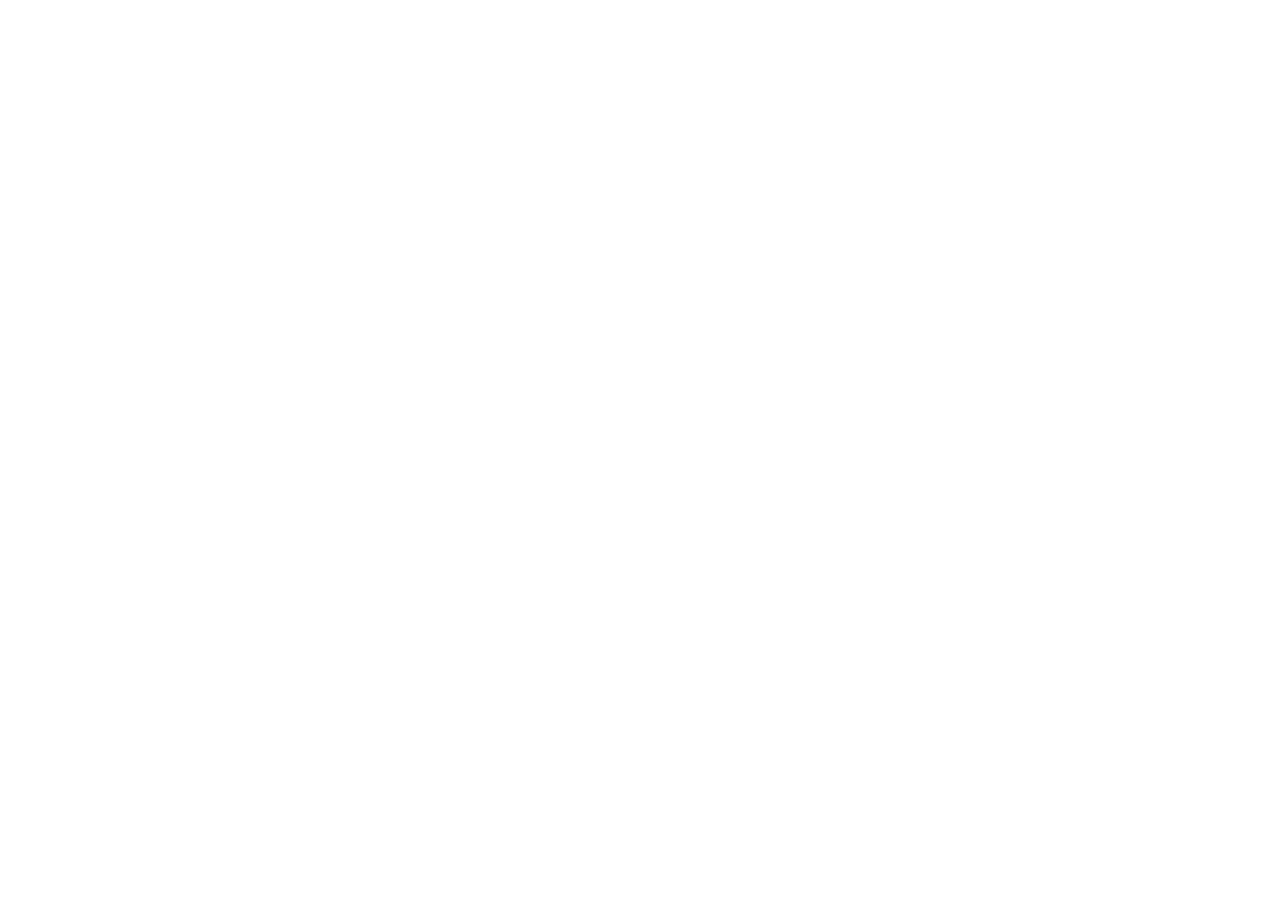
==== talent.html @ 24aaeb12 "add extra pages" ====
<!doctype html><html lang="en"><head><meta charset="utf-8"/><link rel="icon" href="/favicon.ico"/>
  <meta name="viewport" content="width=device-width,initial-scale=1"/><meta name="theme-color" content="#000000"/>
  <meta name="description" content="Zuri "/>
  <link rel="apple-touch-icon" href="/Lightning.svg"/>
  <link rel="manifest" href="/manifest.json"/>
  <title>Zuri</title><meta name="title" content="    At Zuri Team, we train, test and place talent in various industries. We have access to the best pool of skills in the tech Industry. ">
  <meta name="description" content="    At Zuri Team, we train, test and place talent in various industries. We have access to the best pool of skills in the tech Industry.">
  <meta property="og:type" content="website">
  <meta property="og:url" content="">
  <meta property="og:title" content="    At Zuri Team, we train, test and place talent in various industries. We have access to the best pool of skills in the tech Industry. ">
  <meta property="og:description" content="    At Zuri Team, we train, test and place talent in various industries. We have access to the best pool of skills in the tech Industry.">
  <meta property="og:image" content="./zuri.jpeg">
  <meta property="twitter:card" content="summary_large_image">
  <meta property="twitter:url" content="">
  <meta property="twitter:title" content="    At Zuri Team, we train, test and place talent in various industries. We have access to the best pool of skills in the tech Industry. ">
  <meta property="twitter:description" content="    At Zuri Team, we train, test and place talent in various industries. We have access to the best pool of skills in the tech Industry.">
  <meta property="twitter:card" content="summary_large_image">
  <meta property="twitter:url" content="#"><link rel="”preload”" href="/fonts/Graphik-Medium.woff2"/><link rel="”preload”" href="/fonts/Graphik-Semibold.woff2"/><link rel="”preload”" href="/fonts/Graphik-Regular.woff2"/><link rel="”preload”" href="/fonts/Sequel Sans Black Head.ttf"/><title>Zuri</title><script defer="defer" src="/static/js/main.6af52211.js"></script><link href="/static/css/main.c843e813.css" rel="stylesheet"></head><body><noscript>You need to aenable JavaScript to run this app.</noscript><div id="root"></div></body></html>
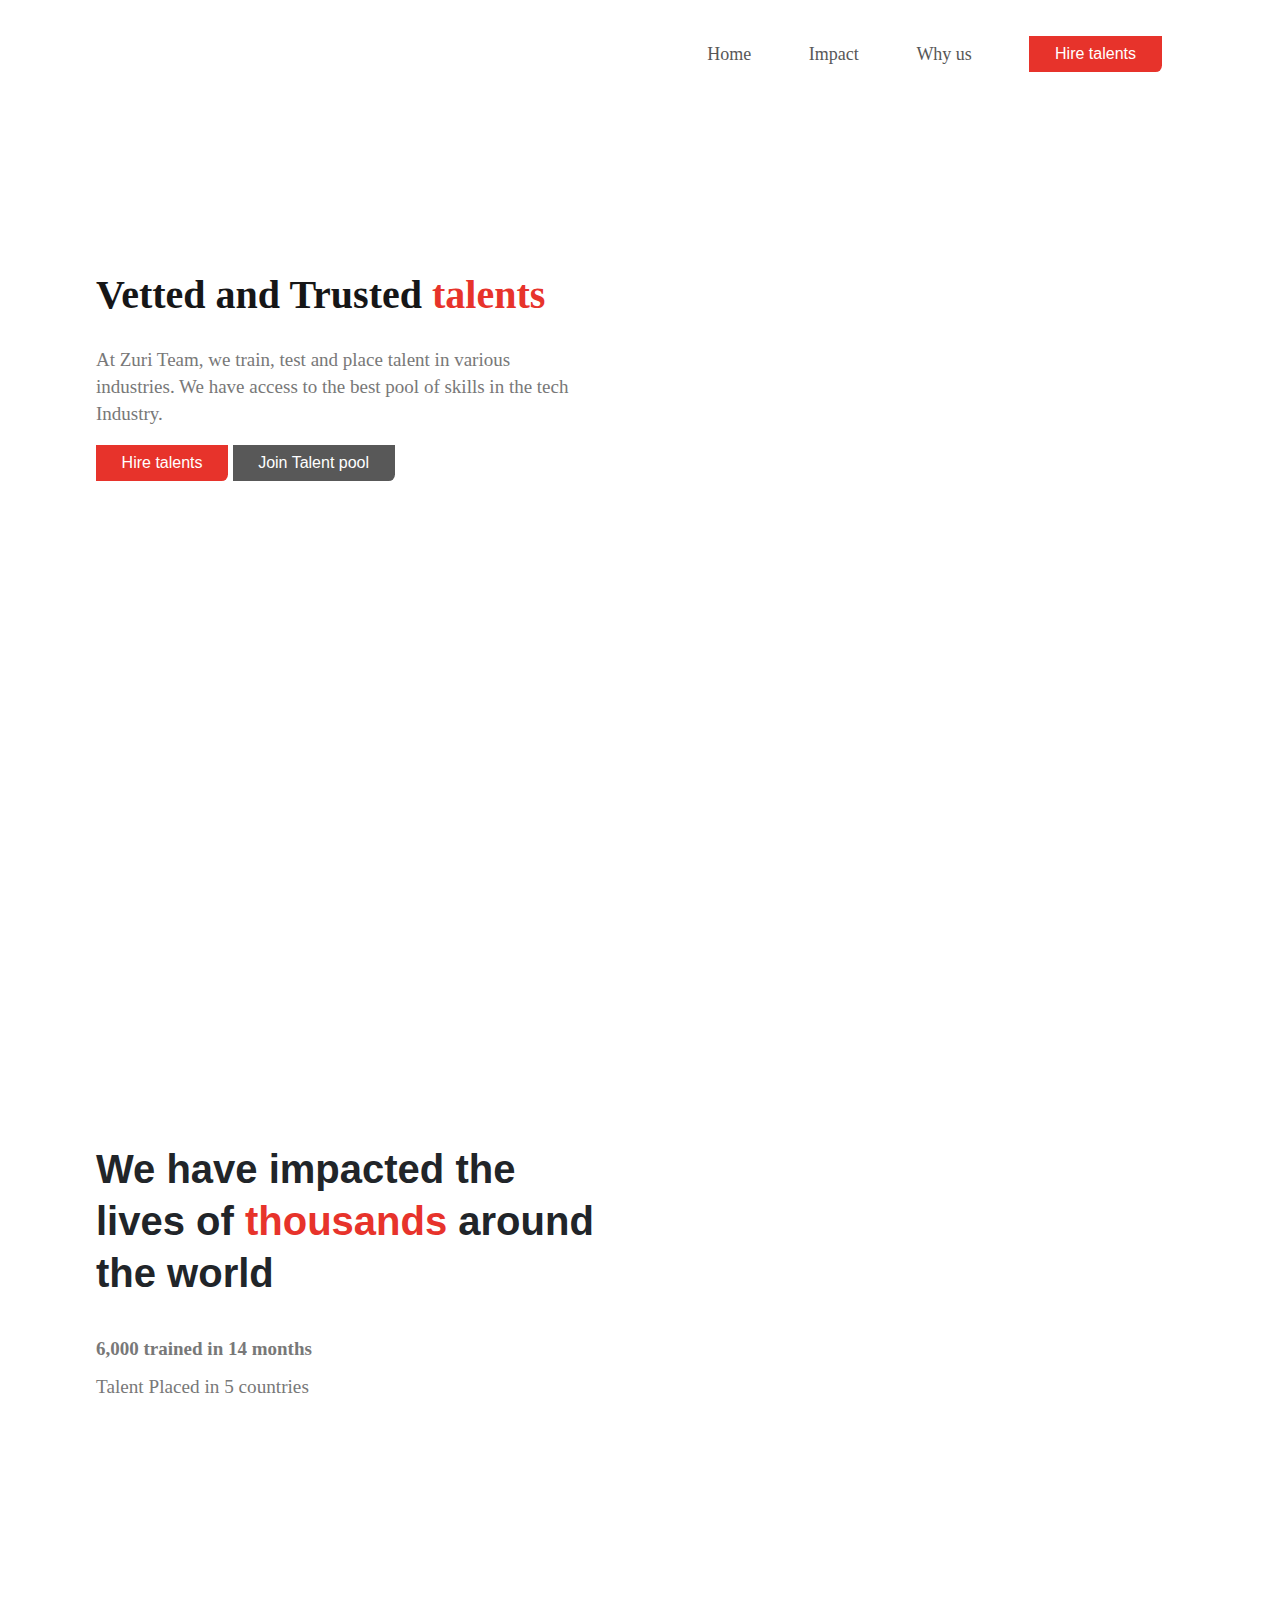
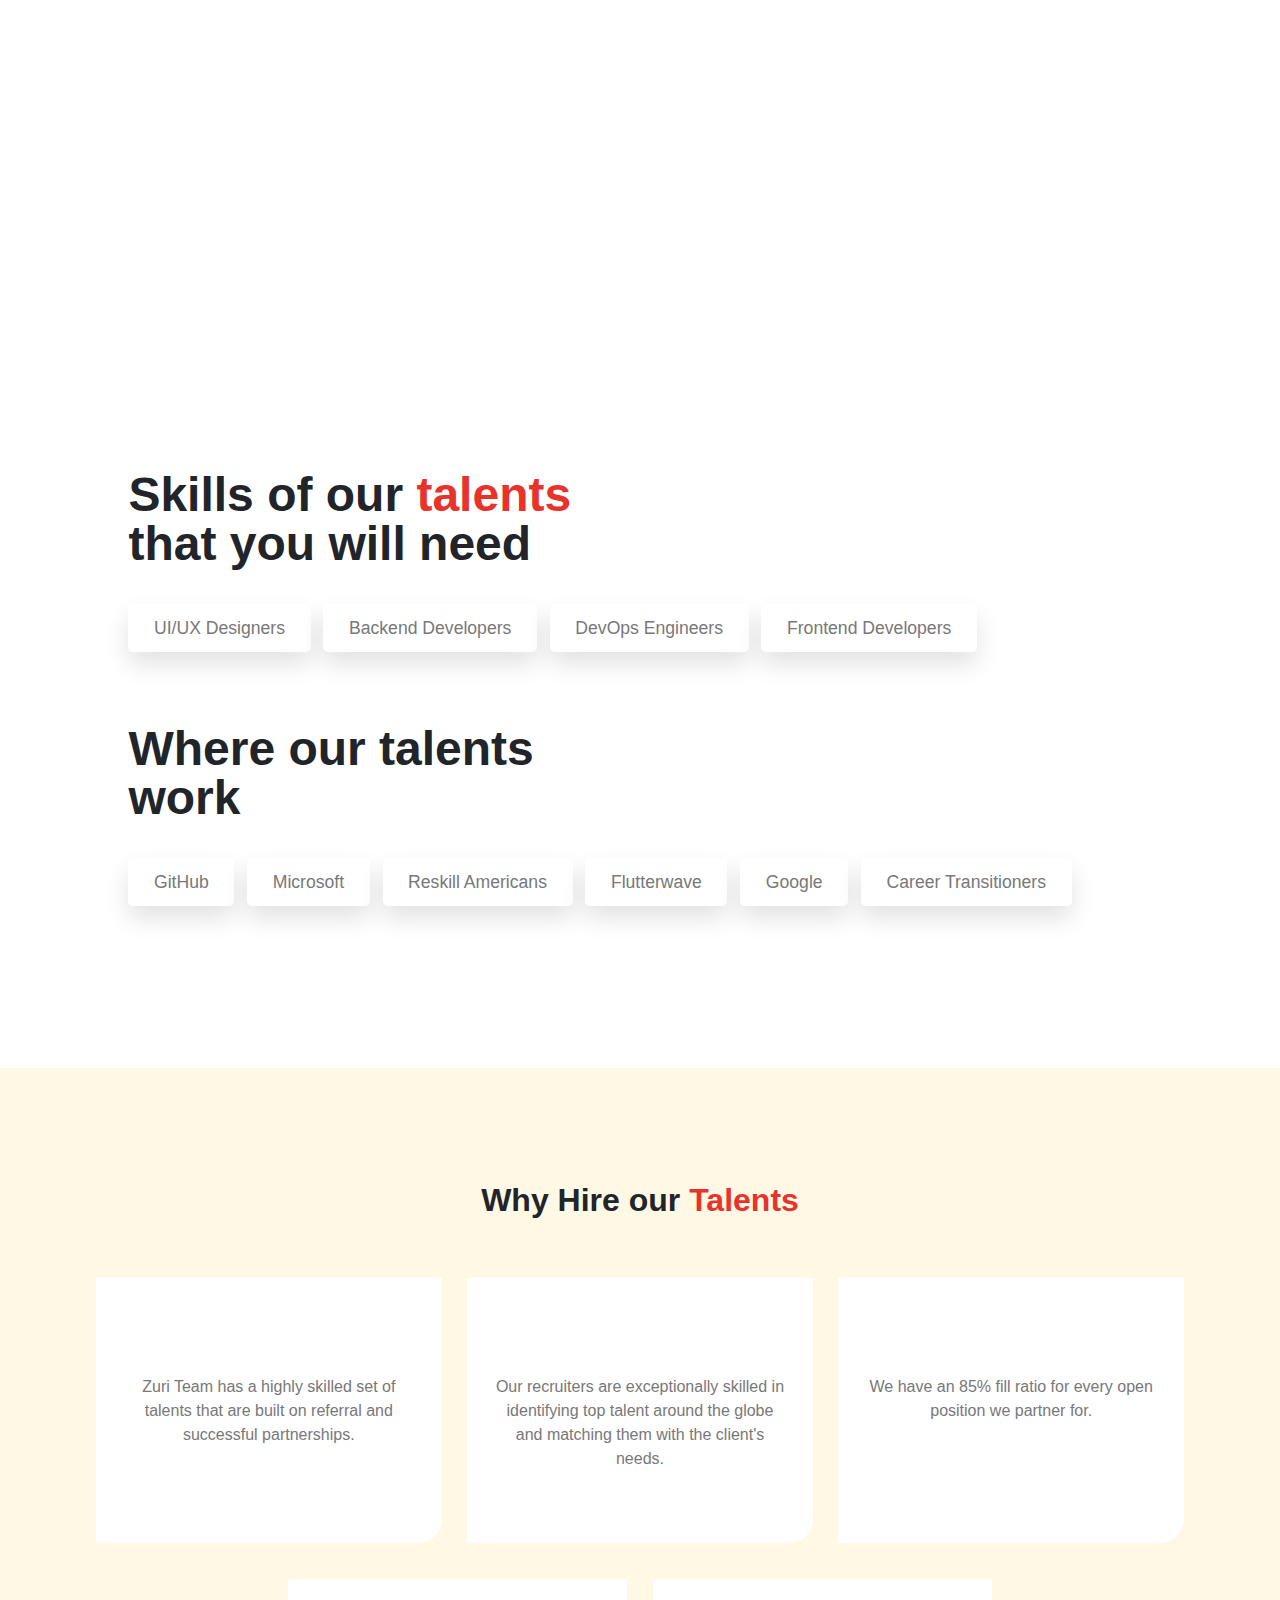
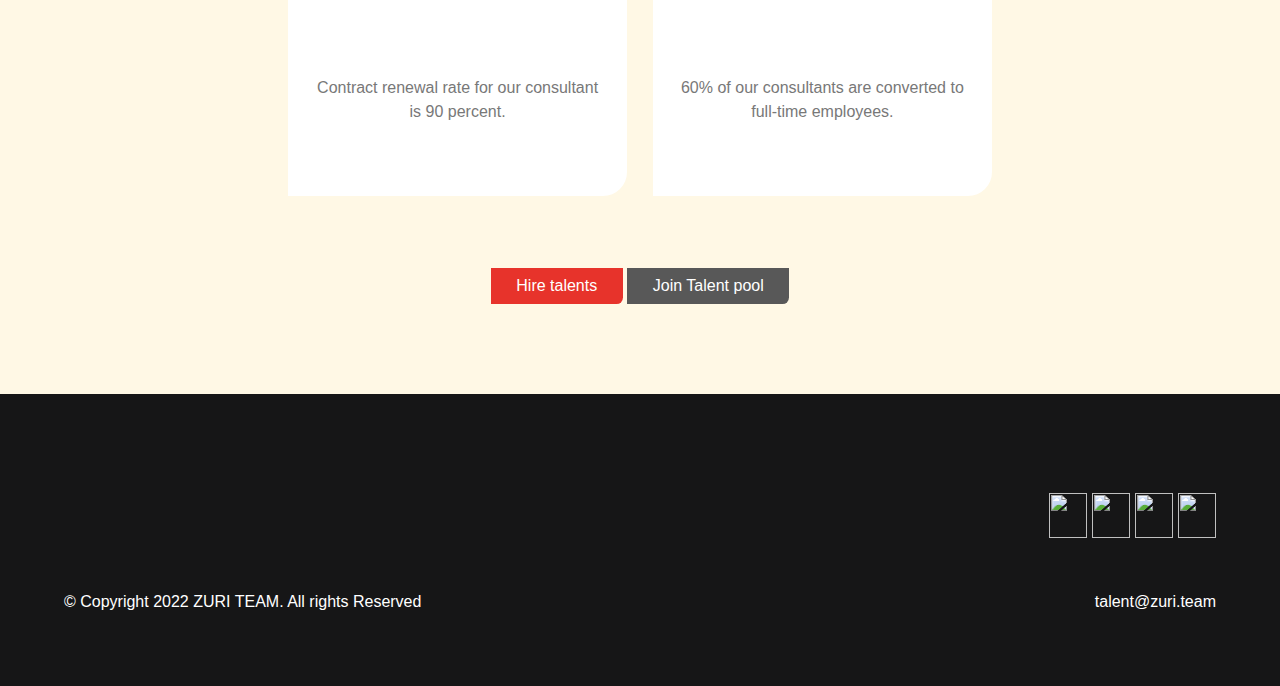
==== commit 881f2867: "update page" ====
--- a/talent.html
+++ b/talent.html
@@ -1,18 +1,175 @@
-<!doctype html><html lang="en"><head><meta charset="utf-8"/><link rel="icon" href="/favicon.ico"/>
-  <meta name="viewport" content="width=device-width,initial-scale=1"/><meta name="theme-color" content="#000000"/>
-  <meta name="description" content="Zuri "/>
-  <link rel="apple-touch-icon" href="/Lightning.svg"/>
-  <link rel="manifest" href="/manifest.json"/>
-  <title>Zuri</title><meta name="title" content="    At Zuri Team, we train, test and place talent in various industries. We have access to the best pool of skills in the tech Industry. ">
-  <meta name="description" content="    At Zuri Team, we train, test and place talent in various industries. We have access to the best pool of skills in the tech Industry.">
-  <meta property="og:type" content="website">
-  <meta property="og:url" content="">
-  <meta property="og:title" content="    At Zuri Team, we train, test and place talent in various industries. We have access to the best pool of skills in the tech Industry. ">
-  <meta property="og:description" content="    At Zuri Team, we train, test and place talent in various industries. We have access to the best pool of skills in the tech Industry.">
-  <meta property="og:image" content="./zuri.jpeg">
-  <meta property="twitter:card" content="summary_large_image">
-  <meta property="twitter:url" content="">
-  <meta property="twitter:title" content="    At Zuri Team, we train, test and place talent in various industries. We have access to the best pool of skills in the tech Industry. ">
-  <meta property="twitter:description" content="    At Zuri Team, we train, test and place talent in various industries. We have access to the best pool of skills in the tech Industry.">
-  <meta property="twitter:card" content="summary_large_image">
-  <meta property="twitter:url" content="#"><link rel="”preload”" href="/fonts/Graphik-Medium.woff2"/><link rel="”preload”" href="/fonts/Graphik-Semibold.woff2"/><link rel="”preload”" href="/fonts/Graphik-Regular.woff2"/><link rel="”preload”" href="/fonts/Sequel Sans Black Head.ttf"/><title>Zuri</title><script defer="defer" src="/static/js/main.6af52211.js"></script><link href="/static/css/main.c843e813.css" rel="stylesheet"></head><body><noscript>You need to aenable JavaScript to run this app.</noscript><div id="root"></div></body></html>
+<!DOCTYPE html>
+<html lang="en">
+
+<head>
+  <meta charset="UTF-8">
+  <meta http-equiv="X-UA-Compatible" content="IE=edge">
+  <meta name="viewport" content="width=device-width, initial-scale=1.0">
+  <title>Zuri</title>
+  <link rel="stylesheet" href="talent.css">
+
+</head>
+
+<body>
+  <nav>
+    <div class="nav_box">
+      <div class="logo">
+        <img src="images/logo2.svg" alt="">
+      </div>
+      <ul class="nav_list">
+        <li class="hidden_mobile home_link">Home</li>
+        <li class="hidden_mobile">Impact</li>
+        <li class="hidden_mobile">Why us</li>
+        <li>
+          <button class="hire_talents">Hire talents</button>
+        </li>
+
+        <div class="home_underline">
+          <h1>___</h1>
+        </div>
+        <div class="impact_underline">
+          <h1>___</h1>
+        </div>
+        <div class="why_us_underline">
+          <h1>___</h1>
+        </div>
+      </ul>
+    </div>
+  </nav>
+
+  <section class="hero_section">
+    <div class="hero_content_wrapper">
+      <div class="hero_text">
+        <h1 class="hero_heading">Vetted and Trusted <span class="colored">talents</span> <img src="images/thick2.svg"
+            alt="" class="thick_hero"></h1>
+        <p class="hero_txt_sm">At Zuri Team, we train, test and place talent in various industries. We have access to
+          the best pool of skills in the tech Industry.</p>
+        <div class="hero_btn_box">
+          <button class="hero_hire">Hire talents</button>
+          <button class="join_talent_pool">Join Talent pool</button>
+        </div>
+      </div>
+      <div class="hero_img">
+        <img src="images/section1.png" alt="" class="main_hero_img">
+        <img src="images/line1.svg" alt="" class="talent_hero_line">
+      </div>
+    </div>
+  </section>
+
+
+
+  <section class="impact_section">
+    <div class="impact_section_wrapper">
+      <div class="all_impact_txt">
+        <h1 class="impact_heading">We have impacted the lives of <span class="colored">thousands</span> around the world
+        </h1>
+        <p class="impact_stats">6,000 trained in 14 months</p>
+        <p class="country_placed">Talent Placed in 5 countries</p>
+        <div class="countries_impacted">
+          <img src="images/GER.svg" alt="" class="country">
+          <img src="images/ENG.svg" alt="" class="country">
+          <img src="images/ind.svg" alt="" class="country">
+          <img src="images/NIG.svg" alt="" class="country">
+          <img src="images/ussa.svg" alt="" class="country">
+        </div>
+      </div>
+      <div class="impact_img">
+        <img src="images/section2.png" alt="">
+      </div>
+    </div>
+  </section>
+
+
+  <div class="tags_section">
+    <div class="tag_section_wrapper">
+      <div class="tag_box">
+        <h1 class="needed_skills">Skills of our <span class="colored">talents</span> that you will need</h1>
+        <div class="btn_wrapper wrapper1">
+          <button class="tag_btn">UI/UX Designers</button>
+          <button class="tag_btn">Backend Developers</button>
+          <button class="tag_btn">DevOps Engineers</button>
+          <button class="tag_btn">Frontend Developers</button>
+        </div>
+        <img src="images/line1.svg" alt="" class="tag_line">
+      </div>
+      <div class="tag_box">
+        <h1 class="needed_talent">Where our talents work</h1>
+        <div class="btn_wrapper wrapper2">
+          <button class="tag_btn">GitHub</button>
+          <button class="tag_btn">Microsoft</button>
+          <button class="tag_btn">Reskill Americans</button>
+          <button class="tag_btn">Flutterwave</button>
+          <button class="tag_btn">Google</button>
+          <button class="tag_btn">Career Transitioners</button>
+        </div>
+      </div>
+    </div>
+  </div>
+
+  <section class="why_hire_us">
+    <h1 class="why_us_heading">Why Hire our <span class="colored">Talents</span></h1>
+    <div class="why_us_card_wrapper_lg">
+      <div class="card">
+        <img src="images/people.svg" alt="" class="card_img">
+        <p>Zuri Team has a highly skilled set of talents that are built on referral and successful partnerships.</p>
+      </div>
+      <div class="card">
+        <img src="images/mech.svg" alt="" class="card_img">
+        <p>Our recruiters are exceptionally skilled in identifying top talent around the globe and matching them with
+          the client's needs.</p>
+      </div>
+      <div class="card">
+        <img src="images/hand (1).svg" alt="" class="card_img">
+        <p>We have an 85% fill ratio for every open position we partner for.</p>
+      </div>
+      <div class="card hide">
+        <img src="images/hand (1).svg" alt="" class="card_img">
+        <p>Contract renewal rate for our consultant is 90 percent.</p>
+      </div>
+    </div>
+    <div class="why_us_card_wrapper_sm">
+      <div class="card hide_sm">
+        <img src="images/hand (1).svg" alt="" class="card_img">
+        <p>Contract renewal rate for our consultant is 90 percent.</p>
+      </div>
+      <div class="card large_sm">
+        <img src="images/hand (1).svg" alt="" class="card_img">
+        <p>60% of our consultants are converted to full-time employees.</p>
+      </div>
+    </div>
+    <img src="images/rope.svg" alt="" class="rope">
+    <div class="why_hire_btn">
+      <button class="hero_hire">Hire talents</button>
+      <button class="join_talent_pool">Join Talent pool</button>
+    </div>
+  </section>
+
+  <footer>
+    <div class="footer_links_wrapper">
+      <div class="footer_logo">
+        <img src="images/logo.svg" alt="">
+      </div>
+      <div class="all_social">
+        <img src="images/facebook (1).svg" alt="">
+        <img src="images/linkd (1).svg" alt="">
+        <img src="images/twit.png" alt="">
+        <img src="images/youtube (1).svg" alt="">
+      </div>
+    </div>
+    <hr class="footer_rule">
+
+    <div class="copyright">
+      <p>© Copyright 2022 ZURI TEAM. All rights Reserved</p>
+      <p>
+        <a href="mailto:talent@zuri.team"
+          style="color: white; text-decoration: none; font-weight: 500;">talent@zuri.team</a>
+      </p>
+    </div>
+  </footer>
+
+
+
+  <script src="talent.js"></script>
+</body>
+
+</html>--- a/talent.css
+++ b/talent.css
@@ -0,0 +1,659 @@
+@font-face {
+    font-family: Averta;
+    src: url(https://res.cloudinary.com/dafsch2zs/raw/upload/v1596618987/Zuri%20Landing/AvertaDemoPECuttedDemo-Regular_dghpn7.otf);
+}
+*{
+    margin: 0;
+    padding: 0;
+    box-sizing: border-box;
+}
+html{
+    overflow-x: hidden;
+}
+body {
+    margin: 0;
+    font-family: -apple-system,BlinkMacSystemFont,"Segoe UI",Roboto,"Helvetica Neue",Arial,"Noto Sans",sans-serif,"Apple Color Emoji","Segoe UI Emoji","Segoe UI Symbol","Noto Color Emoji";
+    font-size: 1rem;
+    font-weight: 400;
+    line-height: 1.5;
+    color: #212529;
+    text-align: left;
+    background-color: #fff;
+}
+.colored{
+    color: rgb(231, 51, 43);
+}
+
+
+/* Nav */
+nav{
+    position: fixed;
+    top: 0;
+    width: 100%;
+    background: white;
+    z-index: 200;
+}
+.nav_box{
+    display: flex;
+    justify-content: space-between;
+    width: 90vw;
+    padding: 4vh 2vw;
+    margin: 0 auto;
+}
+.nav_list{
+    display: flex;
+    justify-content: space-around;
+    list-style: none;
+    width: 40vw;
+    background-color: transparent!important;
+    color: #585757!important;
+    font-family: Graphik !important;
+    font-size: 18px;
+    align-items: center;
+    align-content: center;    
+    /* color: #161617!important; */
+    position: relative;
+}
+.hire_talents{
+    padding: 1vh 2vw;
+    background: rgb(231, 51, 43);
+    color: white;
+    font-size: 1rem;
+    border: 0;
+    border-bottom-right-radius: 0.4rem;
+}
+.home_underline{
+    position: absolute;
+    top: -3vh;
+    left: 1.5vw;
+    font-size: 2rem;
+    /* bottom: -2vh; */
+    color: rgb(231, 51, 43);
+    opacity: 0;
+}
+.impact_underline{
+    position: absolute;
+    top: -3vh;
+    left: 9.7vw;
+    font-size: 2rem;
+    /* bottom: -2vh; */
+    color: rgb(231, 51, 43);
+    opacity: 0;
+}
+.why_us_underline{
+    position: absolute;
+    top: -3vh;
+    left: 18.5vw;
+    font-size: 2rem;
+    /* bottom: -2vh; */
+    color: rgb(231, 51, 43);
+    opacity: 0;
+}
+.show{
+    opacity: 100;
+}
+
+
+
+
+
+
+/* Hero */
+.hero_section{
+    height: 80vh;
+    margin-top: 30vh;
+}
+.hero_content_wrapper{
+    display: grid;
+    grid-template-columns: 60fr 40fr;
+    width: 85vw;
+    gap: 2vw;
+    margin: 2vh auto;
+    align-content: center;
+    align-items: center;
+    margin-top: 10vh;
+}
+.hero_img{
+    position: relative;
+}
+.talent_hero_line{
+    position: absolute;
+    top: 60%;
+    width: 15vw;
+    right: -6.7vw;
+    z-index: -5;
+}
+.main_hero_img{
+    width: 90%;
+    z-index: 40;
+}
+.hero_heading{
+    color: #161617 ;
+    font-family: Graphik;
+    font-size: 40px;
+    font-weight: 800;
+    line-height: 49px;
+    margin-bottom: 3vh;
+    position: relative;
+}
+.thick_hero{
+    position: absolute;
+    right: 15vw;
+    top: 3vh;
+}
+.hero_txt_sm{ 
+    width: 78% ;
+    color: #787878!important;
+    font-family: Graphik!important;
+    font-size: 19px!important;
+    font-weight: 400;
+    line-height: 27px;
+}
+.hero_btn_box{
+    margin: 2vh 0;
+}
+.hero_hire{
+    padding: 1vh 2vw;
+    background: rgb(231, 51, 43);
+    color: white;
+    font-size: 1rem;
+    border: 0;
+    border-bottom-right-radius: 0.4rem;
+}
+.join_talent_pool{
+    background-color: #585858!important;
+    padding: 1vh 2vw;
+    color: white;
+    font-size: 1rem;
+    border: 0;
+    border-bottom-right-radius: 0.4rem;
+}
+
+
+
+/* Impact section */
+.all_impact_txt{
+    width: 35vw;
+}
+.impact_section{
+    background-image: url(images/bgsection2.063bd869082548bafa74.png);
+    background-size: cover;
+    background-repeat: no-repeat;
+    background-position: center;
+    height: 100vh;
+}
+
+.impact_section_wrapper{
+    display: grid;
+    grid-template-columns: repeat(2, 1fr);
+    width: 85vw;
+    margin: 2vh auto;
+    padding: 15vh 0;
+}
+.impact_heading{
+    font-size: 3rem;
+    width: 40vw;
+    line-height: 130%;
+    margin-bottom: 4vh;
+    font-size: 40px;
+}
+.impact_img{
+    display: flex;
+    align-self: flex-end;
+    align-items: center;
+    justify-content: flex-end;
+}
+.impact_img img{
+    width: 65%;
+}
+.countries_impacted{
+    display: flex;
+    gap: 1vw;
+    box-sizing: content-box;
+    margin-top: 3vh;
+}
+.country{
+    background-color: white;
+    padding: 1.5vh;
+    border-radius: 0.4rem;
+}
+.impact_stats{
+    color: #787878;
+    font-family: Graphik;
+    font-size: 19px;
+    font-weight: 750 ;
+    margin-bottom: 1vh;
+}
+.country_placed{
+    color: #787878;
+    font-family: Graphik;
+    font-size: 1.2rem;
+    font-style: normal;
+    font-weight: 400;
+}
+
+
+
+
+
+/* Tag section */
+.tags_section{
+    padding: 10vh;
+}
+.tag_section_wrapper{
+    width: 90vw;
+    margin-left: 3vw;
+}
+.tag_box{
+    margin: 8vh 0;
+    position: relative;
+}
+.needed_skills{
+    font-size: 3rem;
+    width: 40vw;
+    line-height: 49px!important;
+    margin-bottom: 4vh;
+}
+.tag_line{
+    position: absolute;
+    top: 4vh;
+    right: 3vw;
+}
+.needed_talent{
+    font-size: 3rem;
+    width: 40vw;
+    line-height: 49px!important;
+    margin-bottom: 4vh;
+}
+.btn_wrapper{
+    display: flex;
+    gap: 1vw;
+    margin: 2vh 0;
+}
+.tag_btn{
+    background-color: white;
+    padding: 1.5vh 2vw;
+    border: 0;
+    font-size: 1.1rem;
+    border-radius: 0.3rem;
+    color: #787878!important;
+    box-shadow: 0 12px 24px rgba(0, 0, 0, 0.116);
+    transition: 0.5s all;
+    z-index: 20;
+}
+.tag_btn:hover{
+    transform: translateY(-2vh);
+}
+
+
+
+/* ?Why us  */
+.why_hire_us{
+    position: relative;
+}
+.why_us_heading{
+    text-align: center;
+    padding: 2vh 0;
+    font-size: 32px;
+    margin-bottom: 4vh;
+}
+.why_hire_us{
+    background-color: rgb(255, 248, 229);
+    padding: 10vh 0 ;
+}
+.why_us_card_wrapper_lg{
+    display: grid;
+    grid-template-columns: repeat(3, 1fr);
+    width: 85vw;
+    margin: 2vh auto;
+    grid-gap: 2vw;
+}
+.why_us_card_wrapper_sm{
+    display: grid;
+    grid-template-columns: repeat(2, 1fr);
+    width: 55vw;
+    margin: 4vh auto;
+    grid-gap: 2vw;
+    margin-bottom: 8vh;
+}
+.card{
+    background-color: white;
+    border-bottom-right-radius: 1.5rem;
+    color: #787878!important;
+    padding: 8vh 2vw;
+    text-align: center;
+    z-index: 50;
+}
+.card:hover{
+    background-color: black;
+    color: #fff !important;
+}
+.card_img{
+    margin-bottom: 2vh;
+}
+.rope{
+    position: absolute;
+    left: 0;
+    top: 52%;
+}
+.why_hire_btn{
+    text-align: center;
+    padding: 5vh auto;
+}
+
+
+
+
+/* Footer */
+footer{
+    background-color: rgb(22, 22, 23);
+    color: white;
+    padding: 6vh 0;
+}
+.footer_links_wrapper{
+    display: flex;
+    justify-content: space-between;
+    width: 90vw;
+    margin: 5vh auto;
+}
+.all_social img{
+    width: 3vw;
+    height: 5vh;
+}
+.copyright{
+    display: flex;
+    justify-content: space-between;
+    width: 90vw;
+    margin: 2vh auto;
+}
+
+.hide{
+    display: none;
+}
+.footer_rule{
+    display: none;
+}
+
+
+@media (max-width: 1150px) {
+    /* .hero_img{
+        position: absolute;
+    } */
+    .home_underline, .impact_underline, .why_us_underline{
+        display: none;
+    }
+    .nav_list{
+        width: 55vw;
+    }
+    .talent_hero_line{
+        display: none;
+    }
+    .hero_section{
+        height: 100%;
+    }
+    .hero_content_wrapper{
+        grid-template-columns: 1fr;
+    }
+    .hero_text{
+        text-align: center;
+    }
+    .hero_txt_sm{
+        width: 100%;
+        padding: 0 15%;
+    }
+    .hero_img{
+        display: flex;
+        justify-content: center;
+    }
+    .main_hero_img {
+        width: 70%;
+    }
+    .impact_img img{
+        width: 90%;
+    }
+    .tags_section{
+        padding: 10vh 5vh;
+    }
+    .tag_line{
+        display: none;
+    }
+    .wrapper1{
+        display: grid;
+        grid-template-columns: repeat(4, 1fr);
+    }
+    .wrapper2{
+        display: grid;
+        grid-template-columns: auto auto auto auto auto auto;
+    }
+    .hide_sm{
+        display: none;
+    }
+    .hide{
+        display: block;
+    }
+    .why_us_card_wrapper_lg{
+        grid-template-columns: repeat(2, 1fr);
+    }
+    
+    .why_us_card_wrapper_sm{
+        grid-template-columns: 1fr;
+        width: 85vw;
+    }
+    .large_sm{
+        width: 100%;
+    }
+    .rope{
+        top: 40%;
+    }
+    .why_us_heading{
+        font-size: 32px;
+        margin-bottom: 5vh;
+    }
+    .needed_skills{
+        width: 90%;
+    }
+    .needed_talent{
+        width: 90%;
+    }
+    .tag_section_wrapper{
+        margin-left: 2vw;
+    }
+}
+
+
+@media (max-width: 900px) {
+    .impact_section{
+        height: 100%;
+    }
+    .impact_section_wrapper{
+        grid-template-columns: 1fr;
+        gap: 4vh;
+    }
+    .impact_img{
+        justify-content: center;
+    }
+    .impact_img img{
+        width: 80%;
+        align-self: center;
+    }
+    .all_impact_txt{
+        width: 80vw;
+        text-align: center;
+        margin: 0 auto;
+    }
+    .countries_impacted{
+        justify-content: space-around;
+    }
+    .impact_heading{
+        width: 100%;
+    }
+    .impact_heading{
+        text-align: center;
+    }
+
+}
+
+
+@media (max-width: 900px) {
+    .needed_skills{
+        width: 90%;
+    }
+    .needed_talent{
+        width: 90%;
+    }
+    .tag_section_wrapper{
+        margin-left: 0;
+    }
+}
+@media (max-width: 880px) {
+    .hidden_mobile{
+        display: none;
+    }
+    .nav_list{
+        justify-content: flex-end;
+    }
+    /* .all_social{
+        width: 30vw;
+    } */
+    .all_social img{
+        width: 5vw;
+    }
+}
+
+@media (max-width: 840px) {
+    .thick_hero{
+        right: 10%;
+    }
+}
+
+
+@media (max-width: 750px) {
+    .wrapper1{
+        grid-template-columns: repeat(3, 1fr);
+    }
+    .wrapper2{
+        grid-template-columns: repeat(3, 1fr);
+    }
+    .card{
+        padding: 3vh 5vw;
+    }
+    .rope{
+        width: 30vw;
+    }
+}
+
+@media (max-width: 680px) {
+    .all_social img{
+        width: 7vw;
+    }
+    .rope{
+        top: 45%;
+    }
+}
+
+
+@media (max-width: 600px) {
+    .why_us_card_wrapper_lg{
+        grid-template-columns: 1fr;
+    }
+    .rope{
+        top: 23%;
+    }
+    .needed_skills{
+        width: 100%;
+        text-align: center;
+        /* font-size: 2rem; */
+    }
+    .needed_talent{
+        width: 100%;
+    }
+    .wrapper1{
+        grid-template-columns: repeat(2, 1fr);
+    }
+    .wrapper2{
+        grid-template-columns: repeat(2, 1fr);
+    }
+    .rope{
+        width: 40%;
+        top: 42%;
+    }
+    .tags_section{
+        padding-left: 5vw;
+    }
+    .needed_skills{
+        font-size: 28px;
+        text-align: left;
+    }
+    .needed_talent{
+        font-size: 28px;
+        text-align: left;
+    }
+    .footer_links_wrapper{
+        flex-direction: column;
+        justify-content: center;
+    }
+    .footer_logo{
+        display: flex;
+        justify-content: center;
+    }
+    .all_social{
+        display: flex;
+        justify-content: center;
+        margin-top: 3vh;
+    }
+    .copyright{
+        flex-direction: column;
+        justify-content: center;
+        text-align: center;
+    }
+    .footer_rule{
+        display: block;
+        width: 90%;
+        margin: 2vh auto;
+    }
+    .all_social{
+        gap: 2vw;
+        padding: 2vh;
+    }
+    .all_social img {
+        width: 9vw;
+    }
+    .all_impact_txt{
+        text-align: left;
+    }
+    .impact_heading{
+        font-size: 28px;
+        text-align: left;
+    }
+    .hero_txt_sm{
+        width: 97%;
+        padding: 0;
+    }
+    .main_hero_img{
+        width: 100%;
+    }
+    .hero_hire{
+        font-size: 1.6rem;
+        padding: 1vh 4vw;
+    }
+    .join_talent_pool{
+        font-size: 1.6rem;
+        padding: 1vh 4vw;
+        margin-left: 1vw;
+    }
+    .hero_content_wrapper{
+        gap: 5vh;
+    }
+    .impact_img img{
+        width: 100%;
+    }
+    .impact_section_wrapper{
+        gap: 7vh;
+    }
+}
+
+@media (max-width: 450px) {
+    .hero_hire{
+        margin-bottom: 2vh;
+    }
+}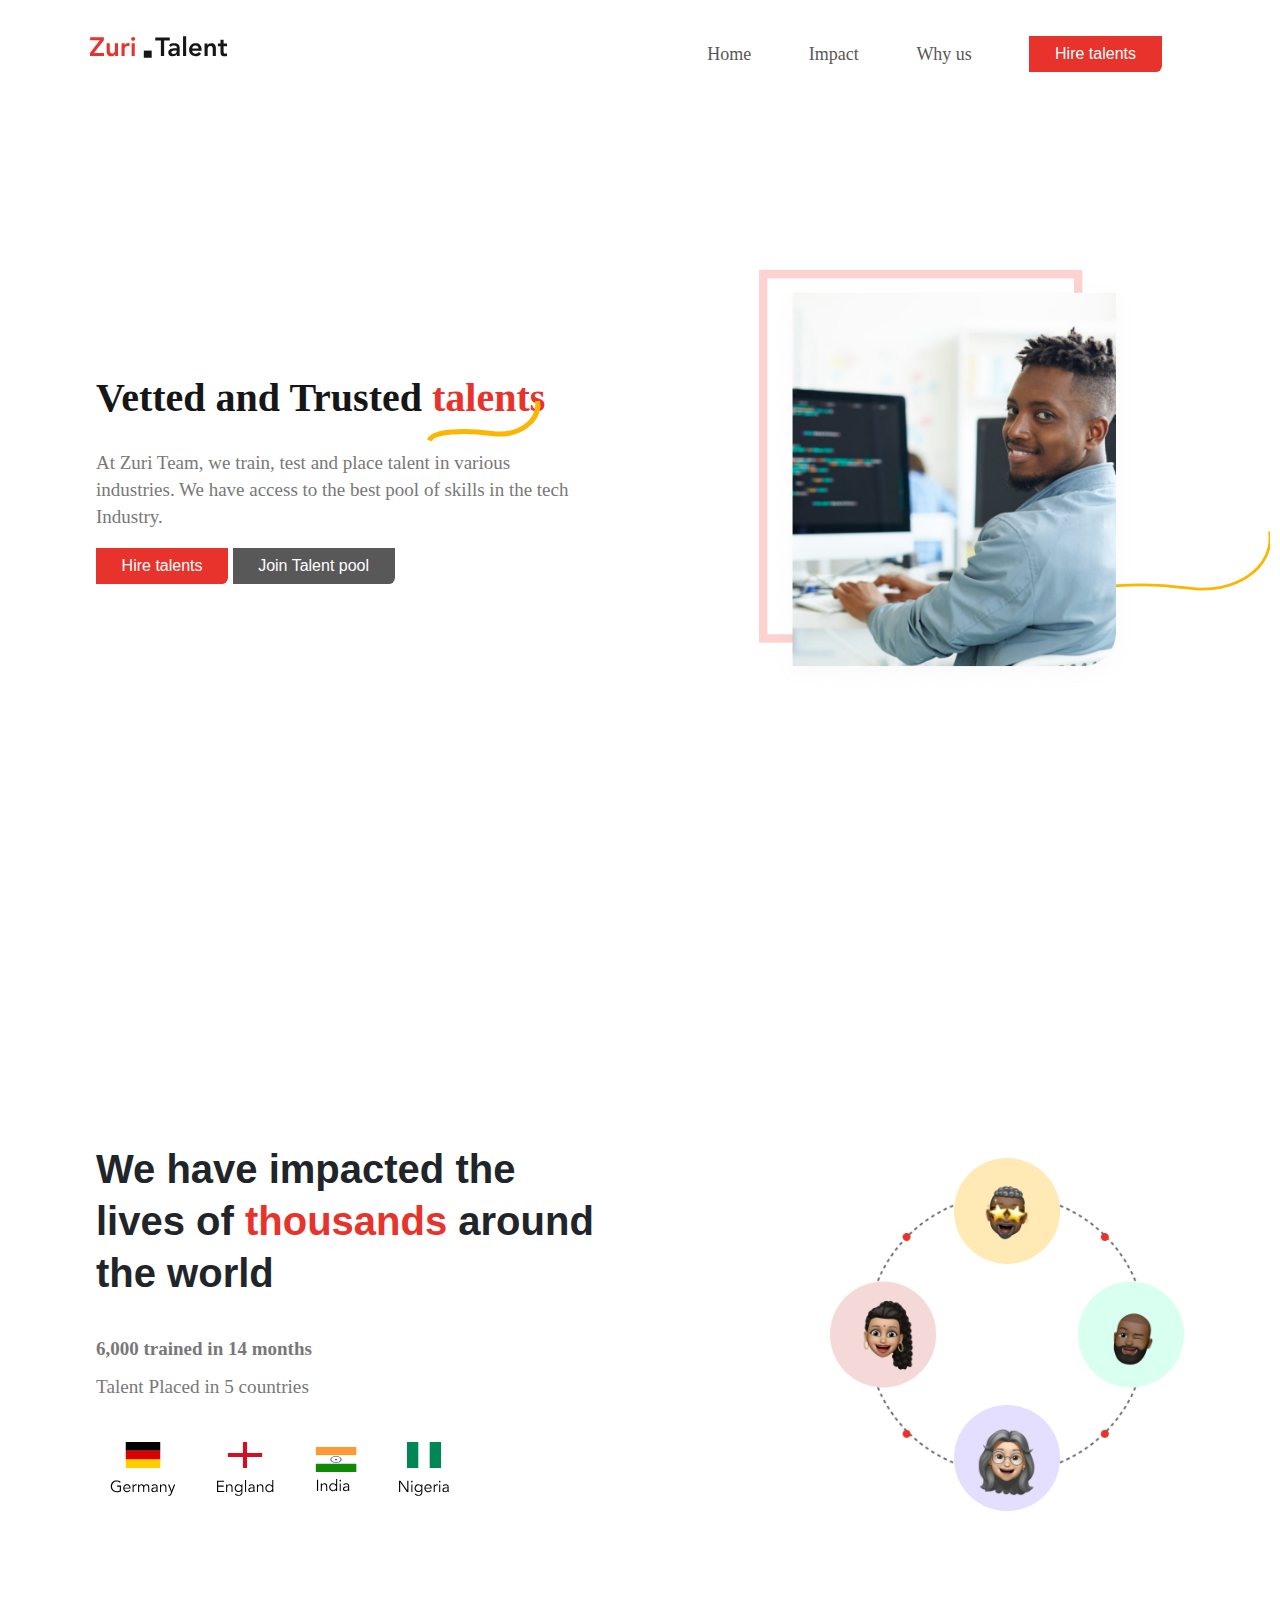
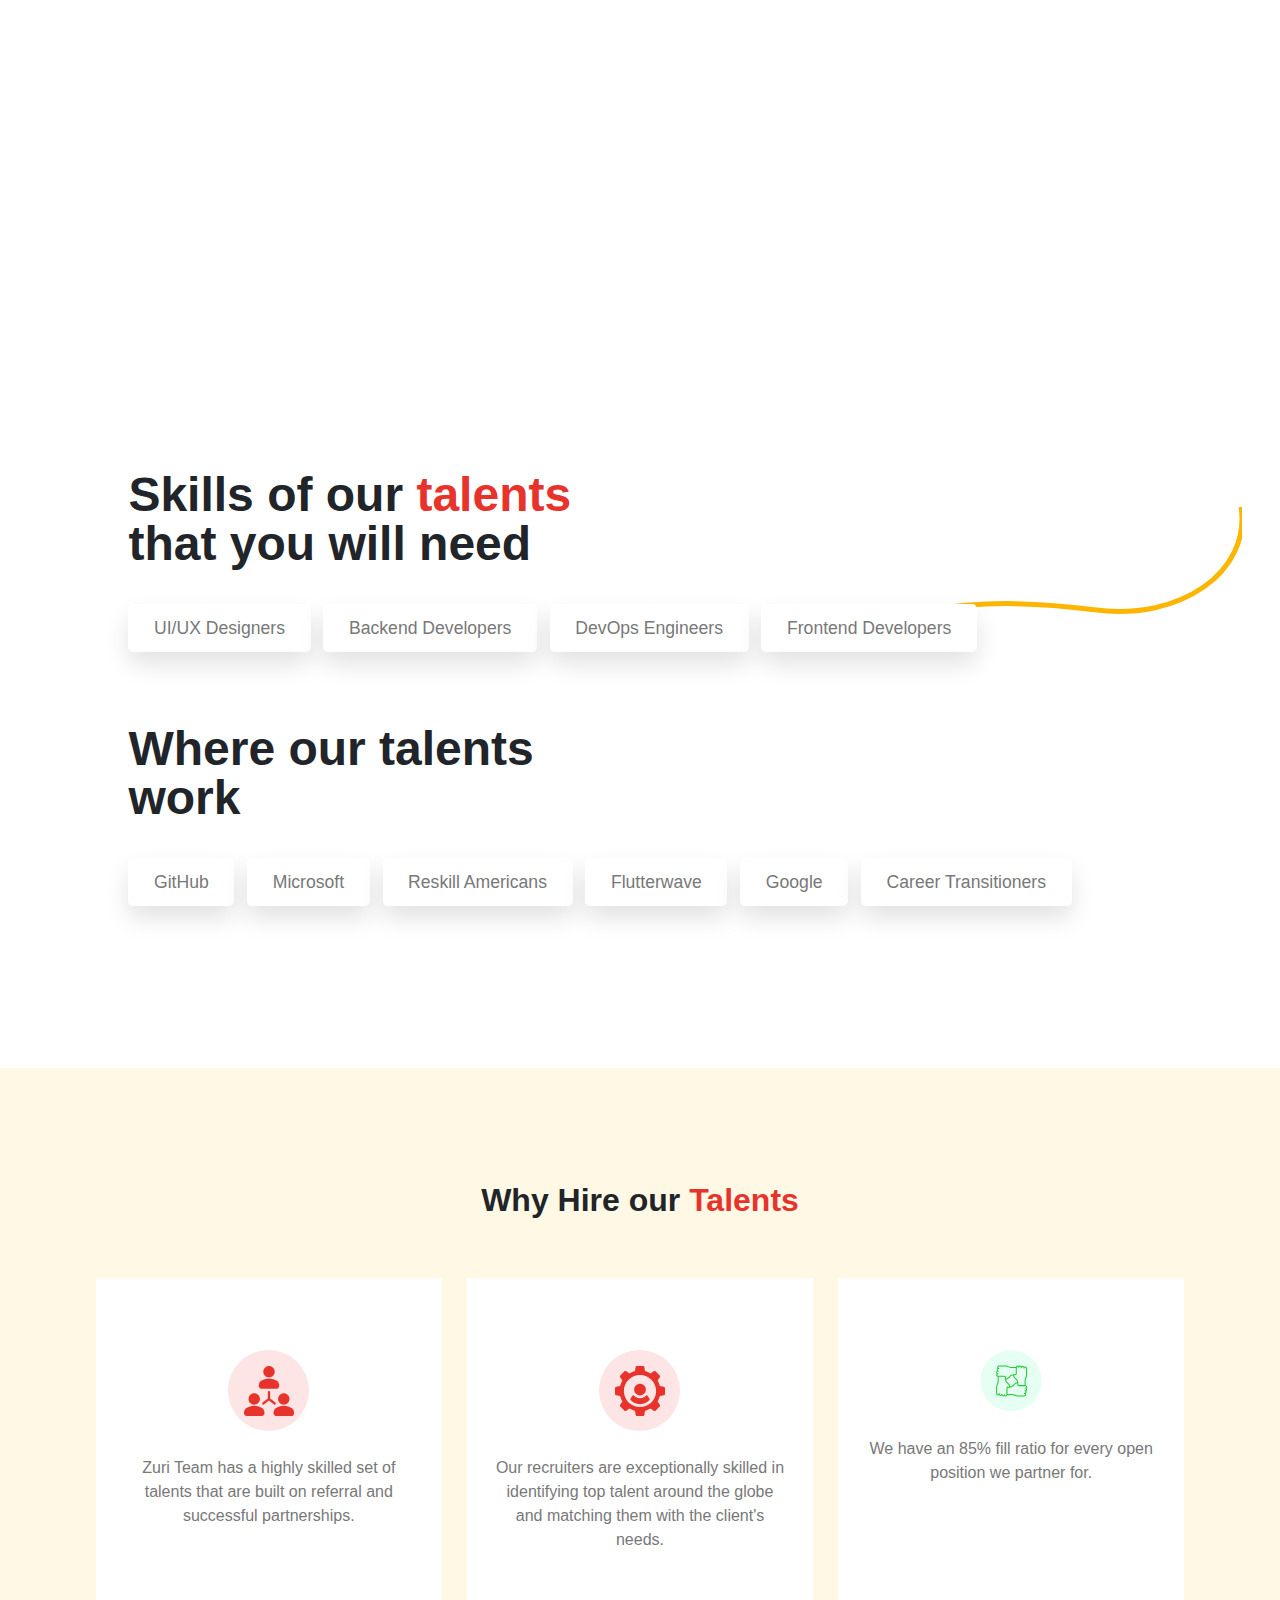
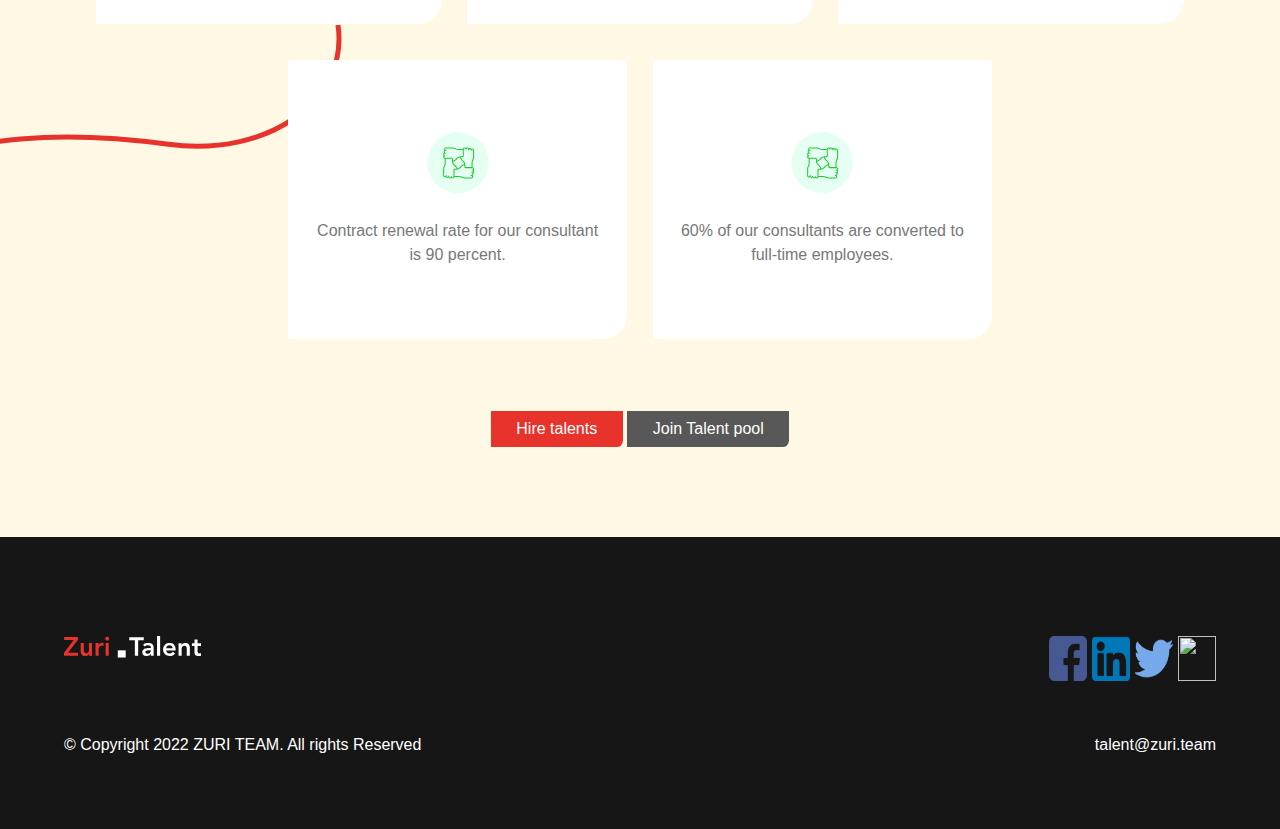
==== commit 5910412d: "Update talent.html" ====
--- a/talent.html
+++ b/talent.html
@@ -14,7 +14,7 @@
   <nav>
     <div class="nav_box">
       <div class="logo">
-        <img src="images/logo2.svg" alt="">
+        <img src="img/logo2.svg" alt="">
       </div>
       <ul class="nav_list">
         <li class="hidden_mobile home_link">Home</li>
@@ -40,7 +40,7 @@
   <section class="hero_section">
     <div class="hero_content_wrapper">
       <div class="hero_text">
-        <h1 class="hero_heading">Vetted and Trusted <span class="colored">talents</span> <img src="images/thick2.svg"
+        <h1 class="hero_heading">Vetted and Trusted <span class="colored">talents</span> <img src="img/thick2.svg"
             alt="" class="thick_hero"></h1>
         <p class="hero_txt_sm">At Zuri Team, we train, test and place talent in various industries. We have access to
           the best pool of skills in the tech Industry.</p>
@@ -50,8 +50,8 @@
         </div>
       </div>
       <div class="hero_img">
-        <img src="images/section1.png" alt="" class="main_hero_img">
-        <img src="images/line1.svg" alt="" class="talent_hero_line">
+        <img src="img/section1.png" alt="" class="main_hero_img">
+        <img src="img/line1.svg" alt="" class="talent_hero_line">
       </div>
     </div>
   </section>
@@ -66,15 +66,15 @@
         <p class="impact_stats">6,000 trained in 14 months</p>
         <p class="country_placed">Talent Placed in 5 countries</p>
         <div class="countries_impacted">
-          <img src="images/GER.svg" alt="" class="country">
-          <img src="images/ENG.svg" alt="" class="country">
-          <img src="images/ind.svg" alt="" class="country">
-          <img src="images/NIG.svg" alt="" class="country">
-          <img src="images/ussa.svg" alt="" class="country">
+          <img src="img/GER.svg" alt="" class="country">
+          <img src="img/ENG.svg" alt="" class="country">
+          <img src="img/ind.svg" alt="" class="country">
+          <img src="img/NIG.svg" alt="" class="country">
+          <img src="img/ussa.svg" alt="" class="country">
         </div>
       </div>
       <div class="impact_img">
-        <img src="images/section2.png" alt="">
+        <img src="img/section2.png" alt="">
       </div>
     </div>
   </section>
@@ -90,7 +90,7 @@
           <button class="tag_btn">DevOps Engineers</button>
           <button class="tag_btn">Frontend Developers</button>
         </div>
-        <img src="images/line1.svg" alt="" class="tag_line">
+        <img src="img/line1.svg" alt="" class="tag_line">
       </div>
       <div class="tag_box">
         <h1 class="needed_talent">Where our talents work</h1>
@@ -110,34 +110,34 @@
     <h1 class="why_us_heading">Why Hire our <span class="colored">Talents</span></h1>
     <div class="why_us_card_wrapper_lg">
       <div class="card">
-        <img src="images/people.svg" alt="" class="card_img">
+        <img src="img/people.svg" alt="" class="card_img">
         <p>Zuri Team has a highly skilled set of talents that are built on referral and successful partnerships.</p>
       </div>
       <div class="card">
-        <img src="images/mech.svg" alt="" class="card_img">
+        <img src="img/mech.svg" alt="" class="card_img">
         <p>Our recruiters are exceptionally skilled in identifying top talent around the globe and matching them with
           the client's needs.</p>
       </div>
       <div class="card">
-        <img src="images/hand (1).svg" alt="" class="card_img">
+        <img src="img/hand.svg" alt="" class="card_img">
         <p>We have an 85% fill ratio for every open position we partner for.</p>
       </div>
       <div class="card hide">
-        <img src="images/hand (1).svg" alt="" class="card_img">
+        <img src="img/hand.svg" alt="" class="card_img">
         <p>Contract renewal rate for our consultant is 90 percent.</p>
       </div>
     </div>
     <div class="why_us_card_wrapper_sm">
       <div class="card hide_sm">
-        <img src="images/hand (1).svg" alt="" class="card_img">
+        <img src="img/hand.svg" alt="" class="card_img">
         <p>Contract renewal rate for our consultant is 90 percent.</p>
       </div>
       <div class="card large_sm">
-        <img src="images/hand (1).svg" alt="" class="card_img">
+        <img src="img/hand.svg" alt="" class="card_img">
         <p>60% of our consultants are converted to full-time employees.</p>
       </div>
     </div>
-    <img src="images/rope.svg" alt="" class="rope">
+    <img src="img/rope.svg" alt="" class="rope">
     <div class="why_hire_btn">
       <button class="hero_hire">Hire talents</button>
       <button class="join_talent_pool">Join Talent pool</button>
@@ -147,13 +147,13 @@
   <footer>
     <div class="footer_links_wrapper">
       <div class="footer_logo">
-        <img src="images/logo.svg" alt="">
+        <img src="img/logo.svg" alt="">
       </div>
       <div class="all_social">
-        <img src="images/facebook (1).svg" alt="">
-        <img src="images/linkd (1).svg" alt="">
-        <img src="images/twit.png" alt="">
-        <img src="images/youtube (1).svg" alt="">
+        <img src="img/fb.png" alt="">
+        <img src="img/in.png" alt="">
+        <img src="img/twitter.png" alt="">
+        <img src="img/youtube.svg" alt="">
       </div>
     </div>
     <hr class="footer_rule">
@@ -172,4 +172,4 @@
   <script src="talent.js"></script>
 </body>
 
-</html>+</html>
